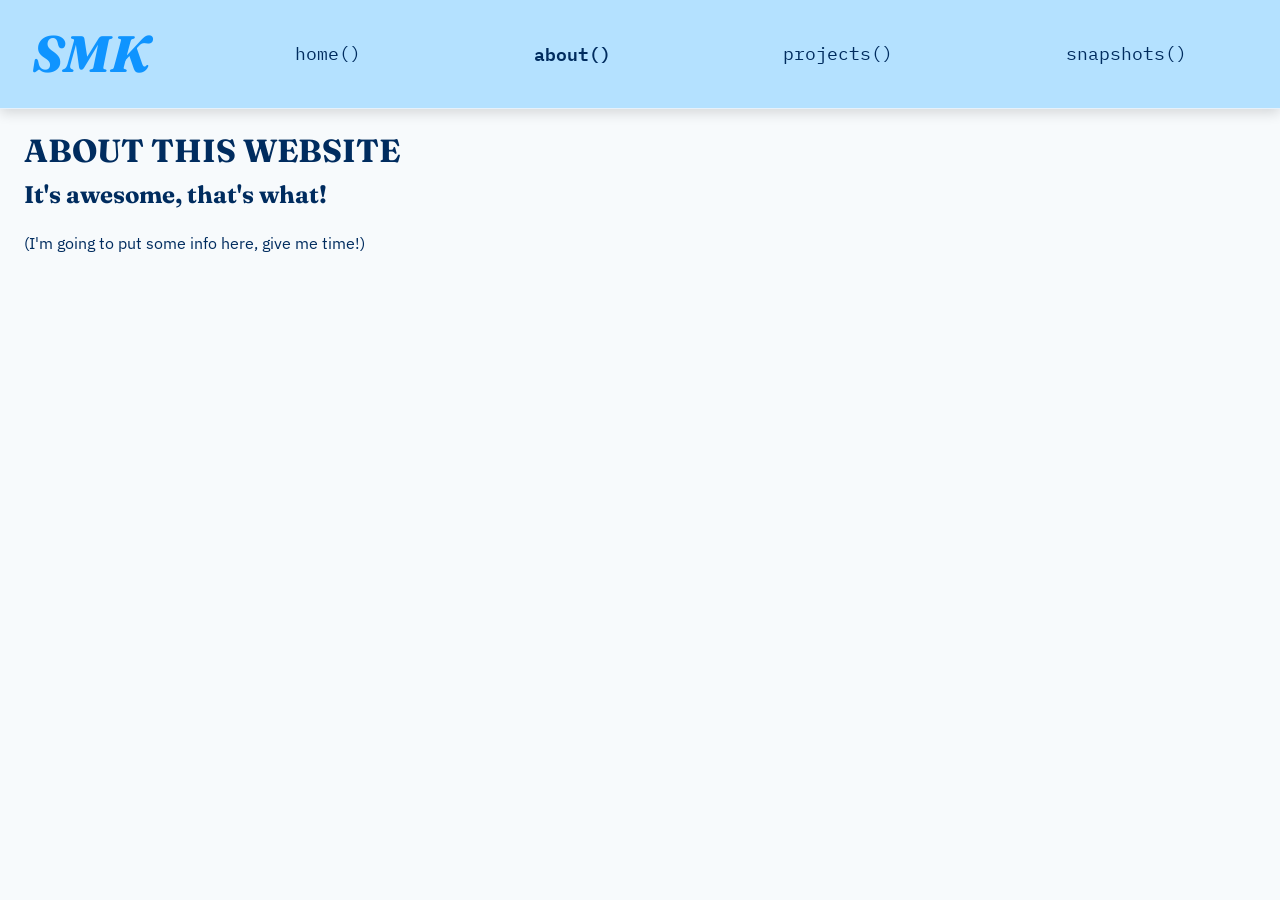
==== about/index.html @ e1f64a32 "added about-page" ====
<!DOCTYPE html>
<html lang="nb">
<head>
    <meta charset="utf-8">
    <meta http-equiv="X-UA-Compatible" content="IE=edge">

    <title>Sandra Kubosch</title>

    <meta
        name="description"
        content="Personal website of Sandra Kubosch"
    >
    <meta
        name="viewport"
        content="width=device-width, initial-scale=1"
    >

    <link rel="stylesheet" href="../css/main.css">
    <link rel="stylesheet" href="../css/pages/about.css">
</head>

<body>
    <header class="site-header">
        <div class="site-header-inner">
            <a href="/" class="site-logo" aria-label="Sandra Kubosch home">
                SMK
            </a>

            <nav class="site-nav" aria-label="Main navigation">
                <a href="/" class="site-nav-link">home()</a>
                <a 
                    href="/about/" 
                    class="site-nav-link"
                    aria-current="page"
                >
                    about()
                </a>
                <a href="/projects/" class="site-nav-link">projects()</a>
                <a href="/snapshots/" class="site-nav-link">snapshots()</a>
            </nav>
        </div>
    </header>

    <main class="home-main">
        <h1>ABOUT THIS WEBSITE</h1>
        <h2>It's awesome, that's what!</h2>
        <p>(I'm going to put some info here, give me time!)</p>
    </main>
</body>
</html>
---- css/main.css ----
/* Main stylesheet entry point.
   Imports the shared CSS files in the correct order.
   Avoid placing component or page-specific styles here. */

@import url("./variables.css"); 
@import url("./base.css"); 
@import url("./header.css");
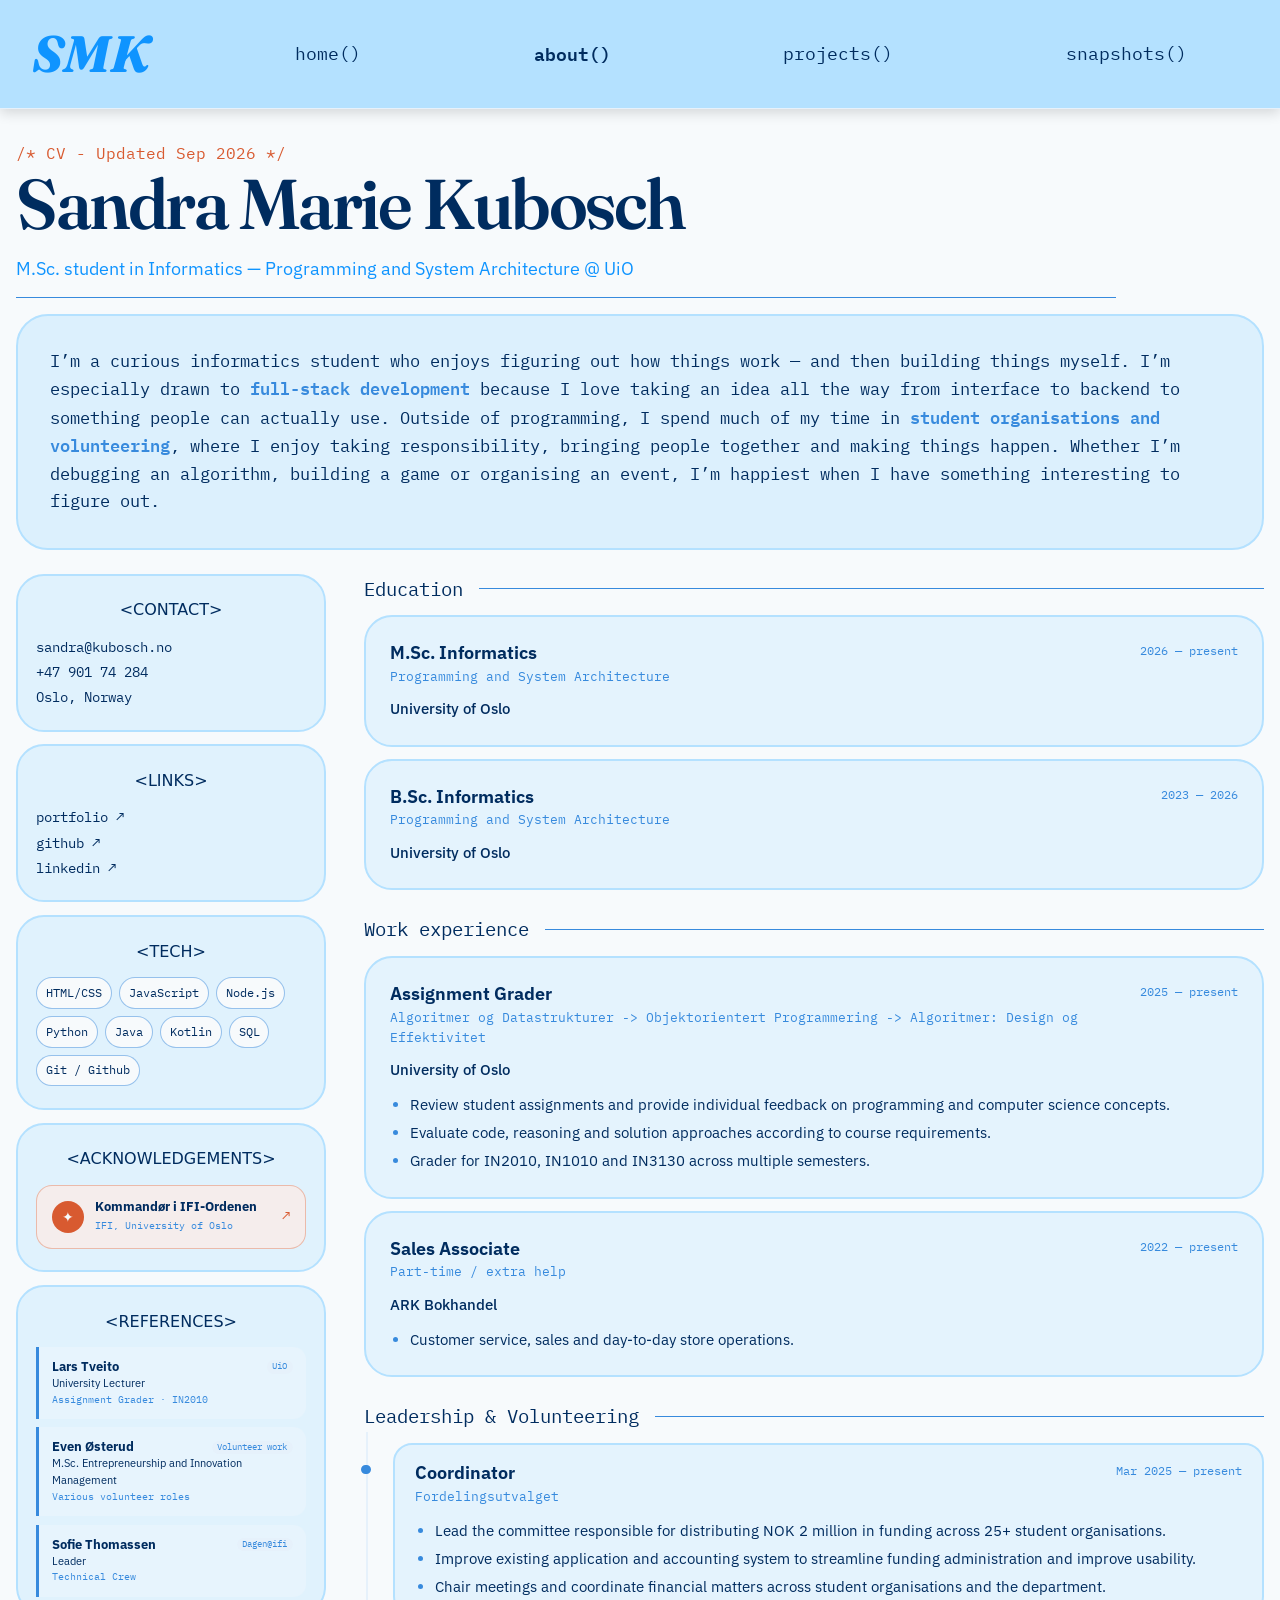
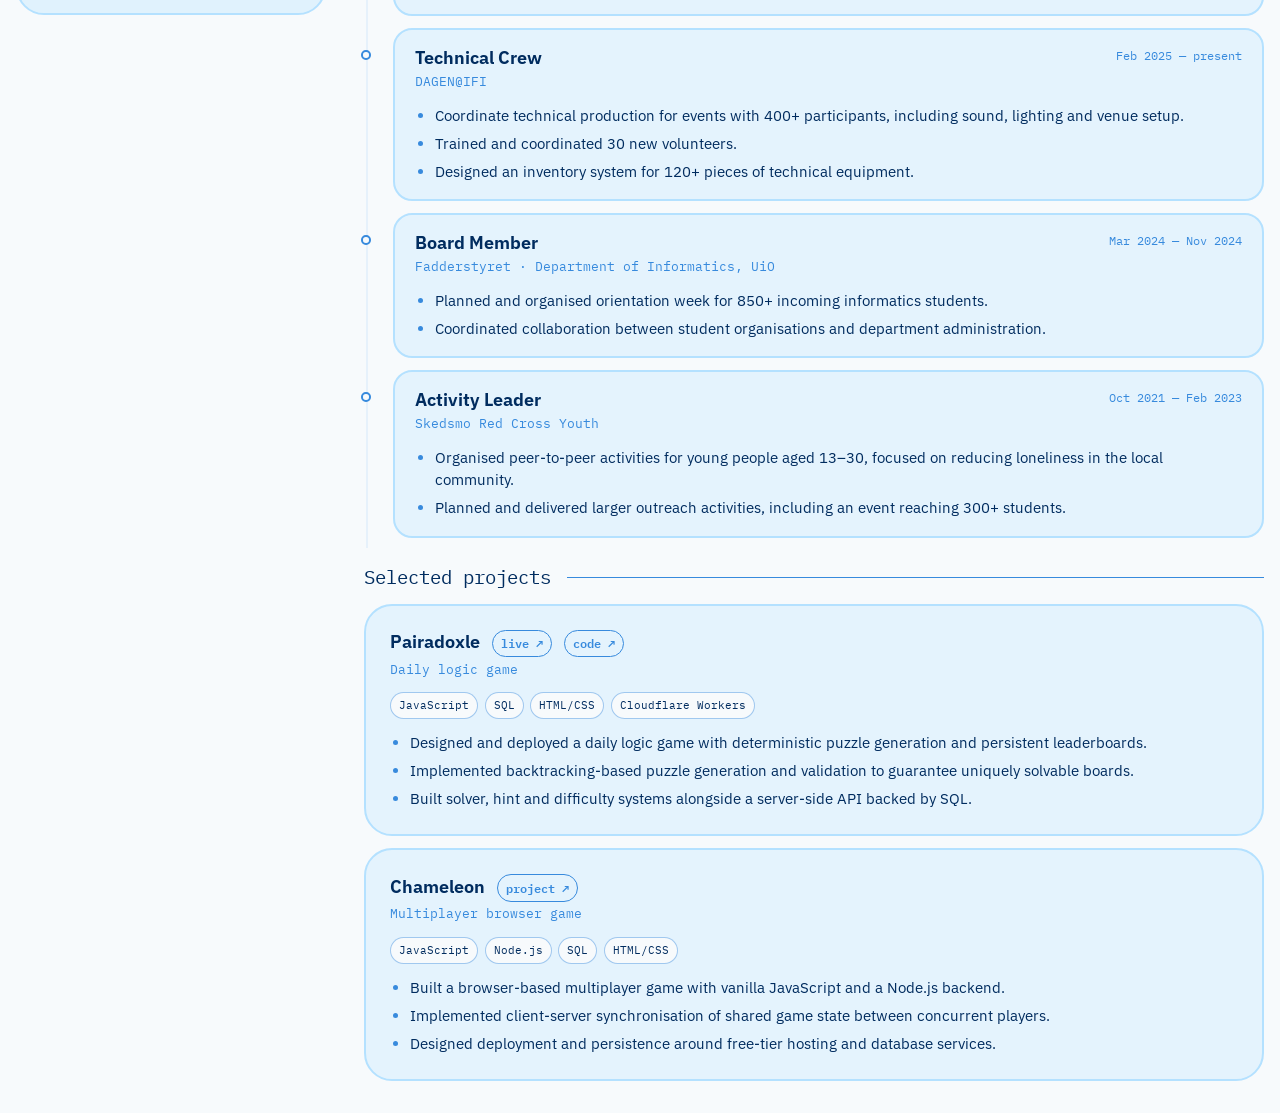
==== commit 582a62f2: "added cv to about-page" ====
--- a/about/index.html
+++ b/about/index.html
@@ -1,50 +1,802 @@
 <!DOCTYPE html>
-<html lang="nb">
+<html lang="en">
 <head>
     <meta charset="utf-8">
-    <meta http-equiv="X-UA-Compatible" content="IE=edge">
-
-    <title>Sandra Kubosch</title>
+
+    <title>Sandra Marie Kubosch — CV</title>
 
     <meta
         name="description"
-        content="Personal website of Sandra Kubosch"
+        content="CV of Sandra Marie Kubosch, Informatics student at the University of Oslo."
     >
-    <meta
-        name="viewport"
-        content="width=device-width, initial-scale=1"
-    >
+
+    <meta name="viewport" content="width=device-width, initial-scale=1">
 
     <link rel="stylesheet" href="../css/main.css">
     <link rel="stylesheet" href="../css/pages/about.css">
+
+    <link
+        rel="icon"
+        type="image/png"
+        href="../assets/icons/favicon.png"
+    >
 </head>
 
 <body>
+
     <header class="site-header">
         <div class="site-header-inner">
-            <a href="/" class="site-logo" aria-label="Sandra Kubosch home">
+
+            <a
+                href="/"
+                class="site-logo"
+                aria-label="Sandra Kubosch home"
+            >
                 SMK
             </a>
 
             <nav class="site-nav" aria-label="Main navigation">
-                <a href="/" class="site-nav-link">home()</a>
-                <a 
-                    href="/about/" 
+
+                <a href="/" class="site-nav-link">
+                    home()
+                </a>
+
+                <a
+                    href="/about/"
                     class="site-nav-link"
                     aria-current="page"
                 >
                     about()
                 </a>
-                <a href="/projects/" class="site-nav-link">projects()</a>
-                <a href="/snapshots/" class="site-nav-link">snapshots()</a>
+
+                <a href="/projects/" class="site-nav-link">
+                    projects()
+                </a>
+
+                <a href="/snapshots/" class="site-nav-link">
+                    snapshots()
+                </a>
+
             </nav>
+
         </div>
     </header>
 
-    <main class="home-main">
-        <h1>ABOUT THIS WEBSITE</h1>
-        <h2>It's awesome, that's what!</h2>
-        <p>(I'm going to put some info here, give me time!)</p>
+
+    <main class="cv-page">
+
+        <!-- =========================
+             INTRO
+        ========================== -->
+
+        <header class="cv-intro">
+
+            <p class="comment cv-kicker">
+                /* CV - Updated Sep 2026 */
+            </p>
+
+            <h1 class="cv-name">
+                Sandra Marie Kubosch
+            </h1>
+
+            <p class="cv-subtitle">
+                M.Sc. student in Informatics —
+                Programming and System Architecture @ UiO
+            </p>
+
+        </header>
+
+
+        <!-- =========================
+             SHORT PROFILE
+        ========================== -->
+
+        <section class="cv-profile" aria-label="About me">
+            <p>
+                I’m a curious informatics student who enjoys figuring out how things work —
+                and then building things myself. I’m especially drawn to
+                <span class="profile-highlight">full-stack development</span>
+                because I love taking an idea all the way from interface to backend
+                to something people can actually use. Outside of programming, I spend
+                much of my time in
+                <span class="profile-highlight">student organisations and volunteering</span>,
+                where I enjoy taking responsibility, bringing people together and making
+                things happen. Whether I’m debugging an algorithm, building a game or
+                organising an event, I’m happiest when I have something interesting to figure out.
+            </p>
+        </section>
+
+
+        <!-- =========================
+             MAIN GRID
+        ========================== -->
+
+        <div class="cv-layout">
+
+
+            <!-- =====================
+                 SIDEBAR
+            ====================== -->
+
+            <aside class="cv-sidebar">
+
+
+                <!-- CONTACT -->
+
+                <section class="sidebar-card">
+
+                    <h2 class="sidebar-card-title">
+                        &lt;CONTACT&gt;
+                    </h2>
+
+                    <ul class="sidebar-list">
+
+                        <li>
+                            <a href="mailto:sandra@kubosch.no">
+                                sandra@kubosch.no
+                            </a>
+                        </li>
+
+                        <li>
+                            +47 901 74 284
+                        </li>
+
+                        <li>
+                            Oslo, Norway
+                        </li>
+
+                    </ul>
+
+                </section>
+
+
+                <!-- LINKS -->
+
+                <section class="sidebar-card">
+
+                    <h2 class="sidebar-card-title">
+                        &lt;LINKS&gt;
+                    </h2>
+
+                    <ul class="sidebar-list sidebar-links">
+
+                        <li>
+                            <a
+                                href="https://sandrakubosch.no/"
+                                target="_blank"
+                                rel="noopener noreferrer"
+                            >
+                                portfolio ↗
+                            </a>
+                        </li>
+
+                        <li>
+                            <a
+                                href="https://github.com/CookieTheDevil"
+                                target="_blank"
+                                rel="noopener noreferrer"
+                            >
+                                github ↗
+                            </a>
+                        </li>
+
+                        <li>
+                            <a
+                                href="https://www.linkedin.com/in/sandra-marie-kubosch-66839a245/"
+                                target="_blank"
+                                rel="noopener noreferrer"
+                            >
+                                linkedin ↗
+                            </a>
+                        </li>
+
+                    </ul>
+
+                </section>
+
+
+                <!-- TECHNOLOGIES -->
+
+                <section class="sidebar-card">
+
+                    <h2 class="sidebar-card-title">
+                        &lt;TECH&gt;
+                    </h2>
+
+                    <ul class="tech-list">
+                        
+                        <li>HTML/CSS</li>
+                        <li>JavaScript</li>
+                        <li>Node.js</li>
+                        <li>Python</li>
+                        <li>Java</li>
+                        <li>Kotlin</li>
+                        <li>SQL</li>
+                        <li>Git / Github</li>
+
+                    </ul>
+
+                </section>
+
+
+                <!-- ACKNOWLEDGEMENTS -->
+
+                <section class="sidebar-card sidebar-card-accent">
+                    <h2 class="sidebar-card-title">
+                        &lt;ACKNOWLEDGEMENTS&gt;
+                    </h2>
+
+                    <a
+                        class="acknowledgement-item"
+                        href="https://ordenen.ifi.uio.no/person/sandrmku/"
+                        target="_blank"
+                        rel="noopener noreferrer"
+                    >
+                        <span class="acknowledgement-symbol">✦</span>
+
+                        <span class="acknowledgement-copy">
+                            <strong>Kommandør i IFI-Ordenen</strong>
+                            <span>IFI, University of Oslo</span>
+                        </span>
+
+                        <span class="acknowledgement-arrow">↗</span>
+                    </a>
+                </section>
+
+
+                <!-- REFERENCES -->
+
+                <section class="sidebar-card references-card">
+
+                    <h2 class="sidebar-card-title">
+                        &lt;REFERENCES&gt;
+                    </h2>
+
+                    <div class="reference-list">
+
+                        <article class="reference-item">
+                            <div class="reference-heading">
+                                <strong>Lars Tveito</strong>
+                                <span class="reference-tag">UiO</span>
+                            </div>
+
+                            <p class="reference-role">
+                                University Lecturer
+                            </p>
+
+                            <p class="reference-context">
+                                Assignment Grader · IN2010
+                            </p>
+                        </article>
+
+
+                        <article class="reference-item">
+                            <div class="reference-heading">
+                                <strong>Even Østerud</strong>
+                                <span class="reference-tag">Volunteer work</span>
+                            </div>
+
+                            <p class="reference-role">
+                                M.Sc. Entrepreneurship and Innovation Management
+                            </p>
+
+                            <p class="reference-context">
+                                Various volunteer roles
+                            </p>
+                        </article>
+
+
+                        <article class="reference-item">
+                            <div class="reference-heading">
+                                <strong>Sofie Thomassen</strong>
+                                <span class="reference-tag">Dagen@ifi</span>
+                            </div>
+
+                            <p class="reference-role">
+                                Leader
+                            </p>
+
+                            <p class="reference-context">
+                                Technical Crew
+                            </p>
+                        </article>
+
+                    </div>
+
+                </section>
+
+            </aside>
+
+
+            <!-- =====================
+                 MAIN CV CONTENT
+            ====================== -->
+
+            <div class="cv-content">
+
+
+                <!-- EDUCATION -->
+
+                <section class="cv-section">
+
+                    <div class="section-heading">
+
+                        <h2>
+                            Education
+                        </h2>
+
+                        <span class="section-line"></span>
+
+                    </div>
+
+
+                    <article class="cv-card">
+
+                        <div class="cv-card-heading">
+
+                            <div>
+                                <h3>
+                                    M.Sc. Informatics
+                                </h3>
+
+                                <p class="cv-card-subtitle">
+                                    Programming and System Architecture
+                                </p>
+                            </div>
+
+                            <p class="cv-date">
+                                2026 — present
+                            </p>
+
+                        </div>
+
+                        <p class="cv-organisation">
+                            University of Oslo
+                        </p>
+
+                    </article>
+
+
+                    <article class="cv-card">
+
+                        <div class="cv-card-heading">
+
+                            <div>
+                                <h3>
+                                    B.Sc. Informatics
+                                </h3>
+
+                                <p class="cv-card-subtitle">
+                                    Programming and System Architecture
+                                </p>
+                            </div>
+
+                            <p class="cv-date">
+                                2023 — 2026
+                            </p>
+
+                        </div>
+
+                        <p class="cv-organisation">
+                            University of Oslo
+                        </p>
+
+                    </article>
+
+                </section>
+
+
+
+                <!-- EXPERIENCE -->
+
+                <section class="cv-section">
+
+                    <div class="section-heading">
+
+                        <h2>
+                            Work experience
+                        </h2>
+
+                        <span class="section-line"></span>
+
+                    </div>
+
+
+                    <article class="cv-card">
+
+                        <div class="cv-card-heading">
+
+                            <div>
+
+                                <h3>
+                                    Assignment Grader
+                                </h3>
+
+                                <p class="cv-card-subtitle">
+                                    Algoritmer og Datastrukturer -> Objektorientert Programmering -> Algoritmer: Design og Effektivitet
+                                </p>
+
+                            </div>
+
+                            <p class="cv-date">
+                                2025 — present
+                            </p>
+
+                        </div>
+
+                        <p class="cv-organisation">
+                            University of Oslo
+                        </p>
+
+                        <ul class="cv-bullets">
+
+                            <li>
+                                Review student assignments and provide
+                                individual feedback on programming and
+                                computer science concepts.
+                            </li>
+
+                            <li>
+                                Evaluate code, reasoning and solution
+                                approaches according to course requirements.
+                            </li>
+
+                            <li>
+                                Grader for IN2010, IN1010 and IN3130
+                                across multiple semesters.
+                            </li>
+
+                        </ul>
+
+                    </article>
+
+
+                    <article class="cv-card">
+
+                        <div class="cv-card-heading">
+
+                            <div>
+
+                                <h3>
+                                    Sales Associate
+                                </h3>
+
+                                <p class="cv-card-subtitle">
+                                    Part-time / extra help
+                                </p>
+
+                            </div>
+
+                            <p class="cv-date">
+                                2022 — present
+                            </p>
+
+                        </div>
+
+                        <p class="cv-organisation">
+                            ARK Bokhandel
+                        </p>
+
+                        <ul class="cv-bullets">
+
+                            <li>
+                                Customer service, sales and
+                                day-to-day store operations.
+                            </li>
+
+                        </ul>
+
+                    </article>
+
+                </section>
+
+
+
+                <!-- LEADERSHIP & VOLUNTEERING -->
+
+                <section class="cv-section leadership-section">
+
+                    <div class="section-heading">
+                        <h2>Leadership &amp; Volunteering</h2>
+                        <span class="section-line"></span>
+                    </div>
+
+
+                    <!-- FORDELINGSUTVALGET -->
+
+                    <article class="cv-card leadership-card">
+
+                        <div class="cv-card-heading">
+                            <div>
+                                <h3>Coordinator</h3>
+
+                                <p class="cv-card-subtitle">
+                                    Fordelingsutvalget
+                                </p>
+                            </div>
+
+                            <p class="cv-date">
+                                Mar 2025 — present
+                            </p>
+                        </div>
+
+                        <ul class="cv-bullets">
+                            <li>
+                                Lead the committee responsible for distributing
+                                NOK 2 million in funding across 25+ student organisations.
+                            </li>
+
+                            <li>
+                                Improve existing application and accounting system
+                                to streamline funding administration and improve usability.
+                            </li>
+
+                            <li>
+                                Chair meetings and coordinate financial matters
+                                across student organisations and the department.
+                            </li>
+                        </ul>
+
+                    </article>
+
+
+                    <!-- DAGEN@IFI -->
+
+                    <article class="cv-card leadership-card">
+
+                        <div class="cv-card-heading">
+                            <div>
+                                <h3>Technical Crew</h3>
+
+                                <p class="cv-card-subtitle">
+                                    DAGEN@IFI
+                                </p>
+                            </div>
+
+                            <p class="cv-date">
+                                Feb 2025 — present
+                            </p>
+                        </div>
+
+                        <ul class="cv-bullets">
+                            <li>
+                                Coordinate technical production for events
+                                with 400+ participants, including sound,
+                                lighting and venue setup.
+                            </li>
+
+                            <li>
+                                Trained and coordinated 30 new volunteers.
+                            </li>
+
+                            <li>
+                                Designed an inventory system for 120+
+                                pieces of technical equipment.
+                            </li>
+                        </ul>
+
+                    </article>
+
+
+                    <!-- FADDERSTYRET -->
+
+                    <article class="cv-card leadership-card">
+
+                        <div class="cv-card-heading">
+                            <div>
+                                <h3>Board Member</h3>
+
+                                <p class="cv-card-subtitle">
+                                    Fadderstyret · Department of Informatics, UiO
+                                </p>
+                            </div>
+
+                            <p class="cv-date">
+                                Mar 2024 — Nov 2024
+                            </p>
+                        </div>
+
+                        <ul class="cv-bullets">
+                            <li>
+                                Planned and organised orientation week
+                                for 850+ incoming informatics students.
+                            </li>
+
+                            <li>
+                                Coordinated collaboration between student
+                                organisations and department administration.
+                            </li>
+                        </ul>
+
+                    </article>
+
+
+                    <!-- RØDE KORS -->
+
+                    <article class="cv-card leadership-card">
+
+                        <div class="cv-card-heading">
+                            <div>
+                                <h3>Activity Leader</h3>
+
+                                <p class="cv-card-subtitle">
+                                    Skedsmo Red Cross Youth
+                                </p>
+                            </div>
+
+                            <p class="cv-date">
+                                Oct 2021 — Feb 2023
+                            </p>
+                        </div>
+
+                        <ul class="cv-bullets">
+                            <li>
+                                Organised peer-to-peer activities for young people
+                                aged 13–30, focused on reducing loneliness
+                                in the local community.
+                            </li>
+
+                            <li>
+                                Planned and delivered larger outreach activities,
+                                including an event reaching 300+ students.
+                            </li>
+                        </ul>
+
+                    </article>
+
+                </section>
+                <!-- SELECTED PROJECTS -->
+
+                <section class="cv-section">
+
+                    <div class="section-heading">
+
+                        <h2>
+                            Selected projects
+                        </h2>
+
+                        <span class="section-line"></span>
+
+                    </div>
+
+
+                    <!-- PAIRADOXLE -->
+
+                    <article class="cv-card project-cv-card">
+
+                        <div class="cv-card-heading">
+
+                            <div>
+
+                                <div class="project-heading-row">
+
+                                    <h3>
+                                        Pairadoxle
+                                    </h3>
+
+                                    <a
+                                        class="project-live-link"
+                                        href="/projects/pairadoxle/"
+                                    >
+                                        live ↗
+                                    </a>
+
+                                    <a
+                                        class="project-live-link"
+                                        href="https://github.com/CookieTheDevil/pairadoxle"
+                                        target="_blank"
+                                        rel="noopener noreferrer"
+                                    >
+                                        code ↗
+                                    </a>
+
+                                </div>
+
+                                <p class="cv-card-subtitle">
+                                    Daily logic game
+                                </p>
+
+                            </div>
+
+                        </div>
+
+
+                        <ul class="project-tech-inline">
+                            <li>JavaScript</li>
+                            <li>SQL</li>
+                            <li>HTML/CSS</li>
+                            <li>Cloudflare Workers</li>
+                        </ul>
+
+
+                        <ul class="cv-bullets">
+                            <li>
+                                Designed and deployed a daily logic game with deterministic
+                                puzzle generation and persistent leaderboards.
+                            </li>
+
+                            <li>
+                                Implemented backtracking-based puzzle generation and validation
+                                to guarantee uniquely solvable boards.
+                            </li>
+
+                            <li>
+                                Built solver, hint and difficulty systems alongside a
+                                server-side API backed by SQL.
+                            </li>
+                            
+                        </ul>
+
+                    </article>
+
+
+
+                    <!-- CHAMELEON -->
+
+                    <article class="cv-card project-cv-card">
+
+                        <div class="cv-card-heading">
+
+                            <div>
+
+                                <div class="project-heading-row">
+
+                                    <h3>
+                                        Chameleon
+                                    </h3>
+
+                                    <a
+                                        class="project-live-link"
+                                        href="/projects/chameleon/"
+                                    >
+                                        project ↗
+                                    </a>
+
+                                </div>
+
+                                <p class="cv-card-subtitle">
+                                    Multiplayer browser game
+                                </p>
+
+                            </div>
+
+                        </div>
+
+
+                        <ul class="project-tech-inline">
+                            <li>JavaScript</li>
+                            <li>Node.js</li>
+                            <li>SQL</li>
+                            <li>HTML/CSS</li>
+                        </ul>
+
+                        <ul class="cv-bullets">
+                            <li>
+                                Built a browser-based multiplayer game with vanilla JavaScript
+                                and a Node.js backend.
+                            </li>
+
+                            <li>
+                                Implemented client-server synchronisation of shared game state
+                                between concurrent players.
+                            </li>
+
+                            <li>
+                                Designed deployment and persistence around free-tier hosting
+                                and database services.
+                            </li>
+                        </ul>
+
+                    </article>
+
+                </section>
+
+
+            </div>
+
+        </div>
+
     </main>
+
 </body>
 </html>
--- a/css/pages/about.css
+++ b/css/pages/about.css
@@ -0,0 +1,955 @@
+/* ==========================================================
+   CV / ABOUT PAGE
+   Uses global variables from variables.css
+   ========================================================== */
+
+
+/* --------------------------
+   Page
+--------------------------- */
+
+.cv-page {
+  width: min(100% - 2rem, 1450px);
+  margin-inline: auto;
+  padding-block: clamp(1.25rem, 2.5vw, 3rem);
+}
+
+/* --------------------------
+   Intro
+--------------------------- */
+
+.cv-intro {
+  max-width: 1100px;
+  padding-bottom: 0.8rem;
+  border-bottom: 1px solid var(--color-primary);
+}
+
+.cv-kicker {
+  margin-bottom: 0.15rem;
+
+  color: var(--color-accent);
+  font-size: clamp(0.9rem, 1.25vw, 1.1rem);
+}
+
+.cv-name {
+  color: var(--color-text);
+
+  font-family: var(--logo-font-family);
+  font-size: clamp(3rem, 5.5vw, 5rem);
+  font-weight: 600;
+  line-height: 1;
+
+  letter-spacing: -0.035em;
+}
+
+.cv-subtitle {
+    max-width: 1000px;
+    margin: 1rem 0 0;
+    color: var(--color-logo);
+    font-family: var(--font-body);
+    font-size: clamp(1rem, 1.4vw, 1.2rem);
+    line-height: 1.6;
+}
+
+
+/* --------------------------
+   Short profile
+--------------------------- */
+
+.cv-profile {
+  margin-block: 1rem 1.5rem;
+  padding: clamp(1.4rem, 2.5vw, 2rem);
+
+  border: 2px solid var(--color-header);
+  border-radius: 2rem;
+
+  background: color-mix(
+    in srgb,
+    var(--color-header) 40%,
+    var(--color-background)
+  );
+}
+
+.cv-profile p {
+  margin: 0;
+
+  color: var(--color-text);
+
+  font-family: var(--font-utility);
+  font-size: clamp(0.95rem, 1.3vw, 1.15rem);
+  line-height: 1.65;
+}
+
+.profile-highlight {
+  color: var(--color-primary);
+  font-weight: 600;
+}
+
+
+/* --------------------------
+   Main layout
+--------------------------- */
+
+.cv-layout {
+  display: grid;
+
+  grid-template-columns:
+    minmax(220px, 310px)
+    minmax(0, 1fr);
+
+  gap: clamp(1.5rem, 3vw, 2.5rem);
+
+  align-items: start;
+}
+
+
+/* ==========================================================
+   SIDEBAR
+   ========================================================== */
+
+.cv-sidebar {
+  display: grid;
+  gap: 0.8rem;
+
+  position: sticky;
+  top: 130px;
+}
+
+
+/* --------------------------
+   Sidebar cards
+--------------------------- */
+
+.sidebar-card {
+  padding: 1.35rem 1.15rem;
+
+  border: 2px solid var(--color-header);
+  border-radius: 1.75rem;
+
+  background: color-mix(
+    in srgb,
+    var(--color-header) 34%,
+    var(--color-background)
+  );
+}
+
+.sidebar-card-small {
+  font-size: 0.9rem;
+}
+
+.sidebar-card-title {
+  margin: 0 0 0.8rem;
+
+  font-family: var(--font-utility);
+  font-size: 1rem;
+  font-weight: 500;
+
+  text-align: center;
+}
+
+.sidebar-card p {
+  margin: 0;
+
+  line-height: 1.55;
+}
+
+
+/* --------------------------
+   Sidebar list
+--------------------------- */
+
+.sidebar-list {
+  margin: 0;
+  padding: 0;
+
+  display: grid;
+  gap: 0.2rem;
+
+  list-style: none;
+
+  font-family: var(--font-utility);
+  font-size: 0.86rem;
+
+  overflow-wrap: anywhere;
+}
+
+.sidebar-list a {
+  text-decoration: none;
+}
+
+.sidebar-links a {
+  display: inline-block;
+
+  transition:
+    color 160ms ease,
+    transform 160ms ease;
+}
+
+.sidebar-links a:hover {
+  color: var(--color-logo);
+  transform: translateX(0.2rem);
+}
+
+/* ==========================================================
+   ACKNOWLEDGEMENTS
+   ========================================================== */
+
+.acknowledgement-item {
+  padding: 0.85rem 0.9rem;
+
+  display: grid;
+  grid-template-columns: auto minmax(0, 1fr) auto;
+  align-items: center;
+  gap: 0.7rem;
+
+  border: 1px solid
+    color-mix(
+      in srgb,
+      var(--color-accent) 35%,
+      transparent
+    );
+
+  border-radius: 1rem;
+
+  background:
+    color-mix(
+      in srgb,
+      var(--color-accent) 8%,
+      var(--color-background)
+    );
+
+  color: var(--color-text);
+  text-decoration: none;
+
+  transition:
+    transform 160ms ease,
+    border-color 160ms ease,
+    background-color 160ms ease;
+}
+
+.acknowledgement-item:hover {
+  transform: translateY(-2px);
+
+  border-color: var(--color-accent);
+
+  background:
+    color-mix(
+      in srgb,
+      var(--color-accent) 14%,
+      var(--color-background)
+    );
+}
+
+.acknowledgement-symbol {
+  width: 2rem;
+  height: 2rem;
+
+  display: grid;
+  place-items: center;
+
+  border-radius: 999px;
+
+  background: var(--color-accent);
+  color: var(--color-background);
+
+  font-size: 0.9rem;
+}
+
+.acknowledgement-copy {
+  min-width: 0;
+
+  display: grid;
+  gap: 0.1rem;
+}
+
+.acknowledgement-copy strong {
+  font-size: 0.82rem;
+  line-height: 1.25;
+}
+
+.acknowledgement-copy span {
+  color: var(--color-primary);
+
+  font-family: var(--font-utility);
+  font-size: 0.65rem;
+}
+
+.acknowledgement-arrow {
+  color: var(--color-accent);
+
+  font-family: var(--font-utility);
+  font-size: 0.85rem;
+}
+
+
+/* ==========================================================
+   REFERENCES
+   ========================================================== */
+
+.references-card {
+  padding-bottom: 1rem;
+}
+
+.reference-list {
+  display: grid;
+  gap: 0.55rem;
+}
+
+.reference-item {
+  padding: 0.75rem 0.8rem;
+
+  border-left: 3px solid var(--color-primary);
+  border-radius: 0 0.8rem 0.8rem 0;
+
+  background:
+    color-mix(
+      in srgb,
+      var(--color-background) 76%,
+      var(--color-header)
+    );
+}
+
+.reference-heading {
+  display: flex;
+  align-items: center;
+  justify-content: space-between;
+  gap: 0.5rem;
+}
+
+.reference-heading strong {
+  font-size: 0.82rem;
+  line-height: 1.2;
+}
+
+.reference-tag {
+  padding: 0.15rem 0.35rem;
+
+  border-radius: 999px;
+
+  background: var(--color-primary-subtle);
+
+  color: var(--color-primary);
+
+  font-family: var(--font-utility);
+  font-size: 0.55rem;
+  line-height: 1;
+}
+
+.reference-role,
+.reference-context {
+  margin: 0;
+}
+
+.reference-role {
+  margin-top: 0.2rem;
+
+  font-size: 0.68rem;
+  line-height: 1.35;
+}
+
+.reference-context {
+  margin-top: 0.2rem;
+
+  color: var(--color-primary);
+
+  font-family: var(--font-utility);
+  font-size: 0.61rem;
+  line-height: 1.3;
+}
+
+
+/* --------------------------
+   Technology pills
+--------------------------- */
+
+.tech-list {
+  margin: 0;
+  padding: 0;
+
+  display: flex;
+  flex-wrap: wrap;
+  gap: 0.45rem;
+
+  list-style: none;
+}
+
+.tech-list li {
+  padding: 0.35rem 0.55rem;
+
+  border: 1px solid
+    color-mix(
+      in srgb,
+      var(--color-primary) 50%,
+      transparent
+    );
+
+  border-radius: 999px;
+
+  background: var(--color-background);
+
+  font-family: var(--font-utility);
+  font-size: 0.72rem;
+}
+
+
+/* ==========================================================
+   MAIN CONTENT
+   ========================================================== */
+
+.cv-content {
+  min-width: 0;
+
+  display: grid;
+  gap: 1.5rem;
+}
+
+
+/* --------------------------
+   Section
+--------------------------- */
+
+.cv-section {
+  min-width: 0;
+}
+
+.cv-section.education .cv-card,
+.cv-section.leadership .cv-card {
+  background: transparent;
+  border: 0;
+  border-bottom: 1px solid var(--color-primary-subtle);
+  border-radius: 0;
+  padding-inline: 0;
+}
+
+
+/* --------------------------
+   Heading
+--------------------------- */
+
+.section-heading {
+  margin-bottom: 0.7rem;
+
+  display: grid;
+  grid-template-columns: max-content minmax(2rem, 1fr);
+  align-items: center;
+  gap: 1rem;
+}
+
+.section-heading h2 {
+  font-family: var(--font-utility);
+  font-size: clamp(1rem, 1.5vw, 1.3rem);
+  font-weight: 400;
+}
+
+.section-line {
+  height: 1px;
+  background: var(--color-primary);
+}
+
+
+/* ==========================================================
+   CV CARD
+   ========================================================== */
+
+.cv-card {
+  margin-bottom: 0.75rem;
+  padding: clamp(1.1rem, 2vw, 1.5rem);
+
+  border: 2px solid var(--color-header);
+  border-radius: 1.75rem;
+
+  background: color-mix(
+    in srgb,
+    var(--color-header) 28%,
+    var(--color-background)
+  );
+
+  transition:
+    transform 180ms ease,
+    border-color 180ms ease,
+    box-shadow 180ms ease;
+}
+
+.cv-card:last-child {
+  margin-bottom: 0;
+}
+
+
+/* --------------------------
+   Card heading
+--------------------------- */
+
+.cv-card-heading {
+  display: flex;
+  align-items: flex-start;
+  justify-content: space-between;
+
+  gap: 1rem;
+}
+
+.cv-card h3 {
+  font-family: var(--font-body);
+  font-size: clamp(1rem, 1.4vw, 1.25rem);
+  font-weight: 650;
+  line-height: 1.3;
+}
+
+.cv-card-subtitle {
+  margin: 0.15rem 0 0;
+
+  color: var(--color-primary);
+
+  font-family: var(--font-utility);
+  font-size: clamp(0.76rem, 1vw, 0.9rem);
+}
+
+.cv-organisation {
+  margin: 0.55rem 0 0;
+
+  font-size: 0.95rem;
+  font-weight: 500;
+}
+
+.cv-date {
+  flex-shrink: 0;
+
+  margin: 0;
+
+  color: var(--color-primary);
+
+  font-family: var(--font-utility);
+  font-size: 0.78rem;
+
+  white-space: nowrap;
+}
+
+
+/* --------------------------
+   Bullets
+--------------------------- */
+
+.cv-bullets {
+  margin: 0.8rem 0 0;
+  padding-left: 1.25rem;
+
+  display: grid;
+  gap: 0.35rem;
+
+  font-size: 0.93rem;
+  line-height: 1.5;
+}
+
+.cv-bullets li::marker {
+  color: var(--color-primary);
+}
+
+
+/* ==========================================================
+   PROJECTS
+   ========================================================== */
+
+.project-cv-card {
+  position: relative;
+}
+
+.project-heading-row {
+  display: flex;
+  align-items: baseline;
+  flex-wrap: wrap;
+
+  gap: 0.45rem 0.75rem;
+}
+
+
+/* --------------------------
+   Live/code links
+--------------------------- */
+
+.project-live-link {
+  color: var(--color-primary);
+
+  font-family: var(--font-utility);
+  font-size: 0.75rem;
+  font-weight: 600;
+
+  text-decoration: none;
+  padding: 0.2rem 0.5rem;
+  border: 1px solid var(--color-primary);
+  border-radius: 999px;
+}
+
+.project-live-link:hover {
+  color: var(--color-logo);
+  text-decoration: underline;
+}
+
+
+/* --------------------------
+   Inline project technologies
+--------------------------- */
+
+.project-tech-inline {
+  margin: 0.75rem 0 0;
+  padding: 0;
+
+  display: flex;
+  flex-wrap: wrap;
+  gap: 0.4rem;
+
+  list-style: none;
+}
+
+.project-tech-inline li {
+  padding: 0.25rem 0.5rem;
+
+  border:
+    1px solid
+    color-mix(
+      in srgb,
+      var(--color-primary) 45%,
+      transparent
+    );
+
+  border-radius: 999px;
+
+  background: var(--color-background);
+
+  font-family: var(--font-utility);
+  font-size: 0.68rem;
+}
+
+
+/* --------------------------
+   Compact leadership cards
+--------------------------- */
+
+.cv-card-compact {
+  padding-block: 1rem;
+}
+
+.leadership-section {
+  --timeline-width: 2px;
+  --timeline-offset: 0.55rem;
+}
+
+.leadership-section .leadership-card {
+  position: relative;
+
+  margin-left: 1.8rem;
+  padding: 1rem 1.25rem;
+
+  border-radius: 1.2rem;
+}
+
+
+/* vertical timeline */
+
+.leadership-section .leadership-card::before {
+  content: "";
+
+  position: absolute;
+  left: -1.85rem;
+  top: -0.8rem;
+  bottom: -0.8rem;
+
+  width: var(--timeline-width);
+
+  background: var(--color-primary-subtle);
+}
+
+
+/* timeline dot */
+
+.leadership-section .leadership-card::after {
+  content: "";
+
+  position: absolute;
+  left: -2.12rem;
+  top: 1.25rem;
+
+  width: 0.6rem;
+  height: 0.6rem;
+
+  border: 2px solid var(--color-primary);
+  border-radius: 50%;
+
+  background: var(--color-background);
+}
+
+
+/* Current / most important role */
+
+.leadership-section .leadership-card:first-of-type::after {
+  background: var(--color-primary);
+}
+
+
+/* ==========================================================
+   DARK MODE
+   ========================================================== */
+
+[data-theme="dark"] .cv-profile,
+[data-theme="dark"] .sidebar-card,
+[data-theme="dark"] .cv-card {
+  background:
+    color-mix(
+      in srgb,
+      var(--color-header) 40%,
+      var(--color-background)
+    );
+}
+
+
+/* ==========================================================
+   TABLET
+   ========================================================== */
+
+@media (max-width: 900px) {
+
+  .cv-layout {
+    grid-template-columns: 1fr;
+  }
+
+  .cv-sidebar {
+    position: static;
+
+    grid-template-columns:
+      repeat(2, minmax(0, 1fr));
+  }
+
+}
+
+
+/* ==========================================================
+   MOBILE
+   ========================================================== */
+
+@media (max-width: 620px) {
+
+  .cv-page {
+    width: min(100% - 1.2rem, 42rem);
+  }
+
+  .cv-name {
+    font-size: clamp(2.6rem, 13vw, 4rem);
+  }
+
+  .cv-profile {
+    border-radius: 1.5rem;
+  }
+
+  .cv-sidebar {
+    grid-template-columns: 1fr;
+  }
+
+  .sidebar-card,
+  .cv-card {
+    border-radius: 1.4rem;
+  }
+
+  .cv-card-heading {
+    display: grid;
+    gap: 0.35rem;
+  }
+
+  .cv-date {
+    white-space: normal;
+  }
+
+  .section-heading {
+    gap: 0.6rem;
+  }
+
+}
+
+
+/* ==========================================================
+   PRINT / PDF CV
+   ========================================================== */
+
+@media print {
+
+  @page {
+    size: A4;
+    margin: 10mm;
+  }
+
+  body {
+    background: #ffffff;
+    color: #002c5f;
+
+    font-size: 9pt;
+  }
+
+
+  /* Website navigation does not belong in PDF CV */
+  .site-header {
+    display: none;
+  }
+
+  .cv-page {
+    width: 100%;
+    margin: 0;
+    padding: 0;
+  }
+
+
+  /* Intro */
+  .cv-intro {
+    padding-bottom: 4mm;
+  }
+
+  .cv-kicker {
+    font-size: 8pt;
+  }
+
+  .cv-name {
+    font-size: 27pt;
+  }
+
+  .cv-subtitle {
+    margin-top: 2mm;
+    font-size: 10pt;
+  }
+
+
+  /* Profile */
+  .cv-profile {
+    margin-block: 4mm;
+    padding: 4mm 5mm;
+
+    border-width: 1px;
+    border-radius: 5mm;
+
+    background: #eef8ff;
+
+    break-inside: avoid;
+  }
+
+  .cv-profile p {
+    font-size: 8.5pt;
+    line-height: 1.4;
+  }
+
+
+  /* Layout */
+  .cv-layout {
+    grid-template-columns: 48mm 1fr;
+    gap: 5mm;
+  }
+
+  .cv-sidebar {
+    position: static;
+    gap: 3mm;
+  }
+
+
+  /* Sidebar */
+  .sidebar-card {
+    padding: 3mm;
+
+    border-width: 1px;
+    border-radius: 4mm;
+
+    background: #eef8ff;
+
+    break-inside: avoid;
+  }
+
+  .sidebar-card-title {
+    margin-bottom: 2mm;
+    font-size: 8pt;
+  }
+
+  .sidebar-list,
+  .sidebar-card p {
+    font-size: 7pt;
+  }
+
+  .tech-list {
+    gap: 1.5mm;
+  }
+
+  .tech-list li {
+    padding: 1mm 1.5mm;
+    font-size: 6.5pt;
+  }
+
+
+  /* Sections */
+  .cv-content {
+    gap: 4mm;
+  }
+
+  .section-heading {
+    margin-bottom: 2mm;
+  }
+
+  .section-heading h2 {
+    font-size: 9pt;
+  }
+
+
+  /* Cards */
+  .cv-card {
+    margin-bottom: 2mm;
+    padding: 3mm 4mm;
+
+    border-width: 1px;
+    border-radius: 4mm;
+
+    background: #eef8ff;
+
+    box-shadow: none;
+
+    break-inside: avoid;
+  }
+
+  .cv-card:hover {
+    transform: none;
+    box-shadow: none;
+  }
+
+  .cv-card h3 {
+    font-size: 8.5pt;
+  }
+
+  .cv-card-subtitle,
+  .cv-date {
+    font-size: 6.5pt;
+  }
+
+  .cv-organisation {
+    margin-top: 1mm;
+    font-size: 7.5pt;
+  }
+
+  .cv-bullets {
+    margin-top: 2mm;
+    padding-left: 4mm;
+
+    gap: 1mm;
+
+    font-size: 7pt;
+    line-height: 1.35;
+  }
+
+
+  /* Project technology tags */
+  .project-tech-inline {
+    margin-top: 2mm;
+    gap: 1mm;
+  }
+
+  .project-tech-inline li {
+    padding: 0.7mm 1.3mm;
+    font-size: 6pt;
+  }
+
+
+  /* Preserve useful URLs in browsers that print them */
+  a {
+    text-decoration: none;
+  }
+
+}
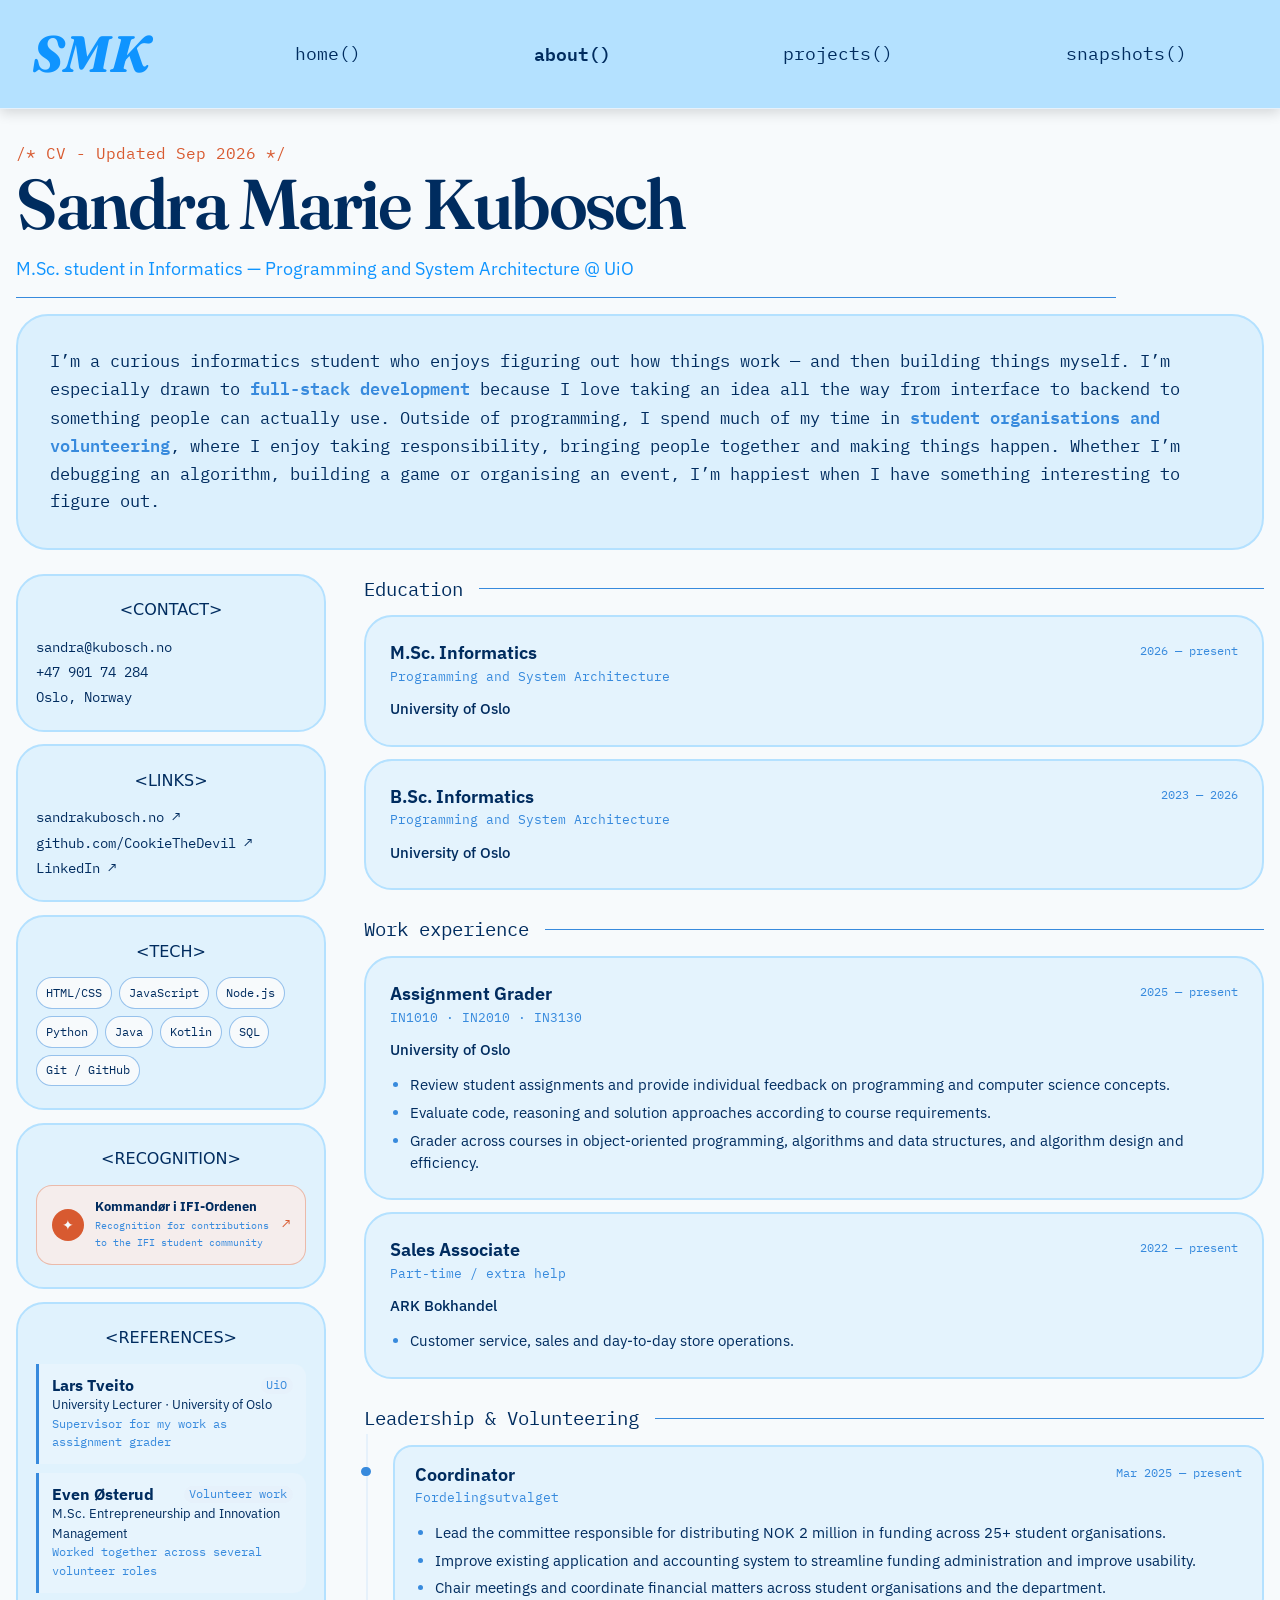
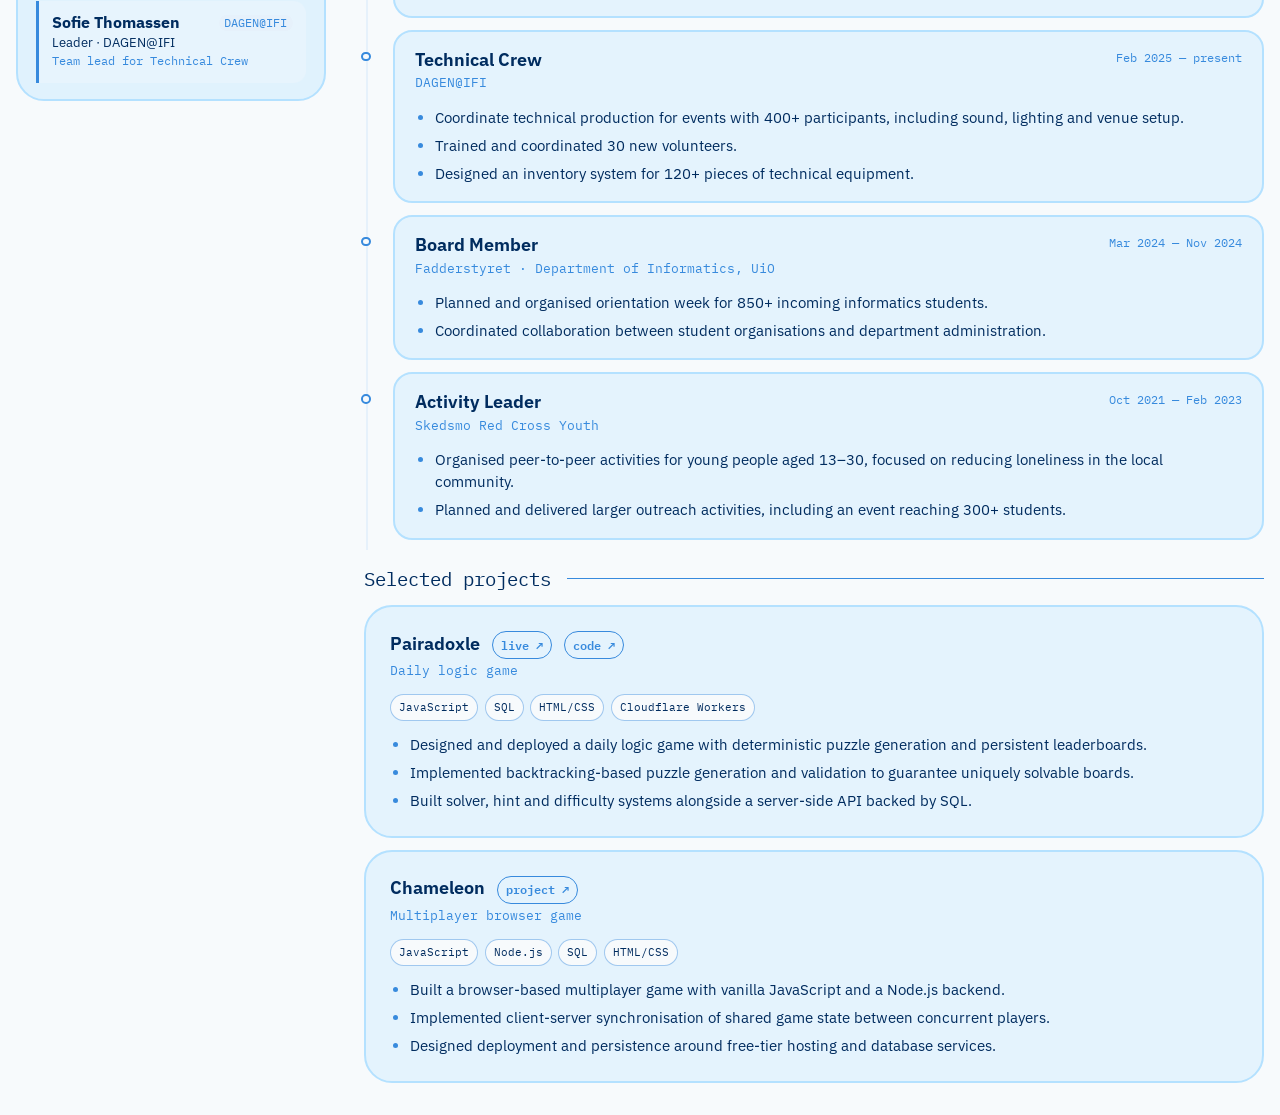
==== commit 07dde5be: "added functionality for pdf-transformation" ====
--- a/about/index.html
+++ b/about/index.html
@@ -113,9 +113,8 @@
 
         <div class="cv-layout">
 
-
             <!-- =====================
-                 SIDEBAR
+                SIDEBAR
             ====================== -->
 
             <aside class="cv-sidebar">
@@ -130,7 +129,6 @@
                     </h2>
 
                     <ul class="sidebar-list">
-
                         <li>
                             <a href="mailto:sandra@kubosch.no">
                                 sandra@kubosch.no
@@ -138,13 +136,12 @@
                         </li>
 
                         <li>
-                            +47 901 74 284
+                            <a href="tel:+4790174284">
+                                +47 901 74 284
+                            </a>
                         </li>
 
-                        <li>
-                            Oslo, Norway
-                        </li>
-
+                        <li>Oslo, Norway</li>
                     </ul>
 
                 </section>
@@ -166,7 +163,7 @@
                                 target="_blank"
                                 rel="noopener noreferrer"
                             >
-                                portfolio ↗
+                                sandrakubosch.no ↗
                             </a>
                         </li>
 
@@ -176,7 +173,7 @@
                                 target="_blank"
                                 rel="noopener noreferrer"
                             >
-                                github ↗
+                                github.com/CookieTheDevil ↗
                             </a>
                         </li>
 
@@ -186,7 +183,7 @@
                                 target="_blank"
                                 rel="noopener noreferrer"
                             >
-                                linkedin ↗
+                                LinkedIn ↗
                             </a>
                         </li>
 
@@ -204,7 +201,6 @@
                     </h2>
 
                     <ul class="tech-list">
-                        
                         <li>HTML/CSS</li>
                         <li>JavaScript</li>
                         <li>Node.js</li>
@@ -212,18 +208,18 @@
                         <li>Java</li>
                         <li>Kotlin</li>
                         <li>SQL</li>
-                        <li>Git / Github</li>
-
+                        <li>Git / GitHub</li>
                     </ul>
 
                 </section>
 
 
-                <!-- ACKNOWLEDGEMENTS -->
+                <!-- RECOGNITION -->
 
                 <section class="sidebar-card sidebar-card-accent">
+
                     <h2 class="sidebar-card-title">
-                        &lt;ACKNOWLEDGEMENTS&gt;
+                        &lt;RECOGNITION&gt;
                     </h2>
 
                     <a
@@ -236,11 +232,14 @@
 
                         <span class="acknowledgement-copy">
                             <strong>Kommandør i IFI-Ordenen</strong>
-                            <span>IFI, University of Oslo</span>
+                            <span>
+                                Recognition for contributions to the IFI student community
+                            </span>
                         </span>
 
                         <span class="acknowledgement-arrow">↗</span>
                     </a>
+
                 </section>
 
 
@@ -254,23 +253,30 @@
 
                     <div class="reference-list">
 
+
+                        <!-- LARS -->
+
                         <article class="reference-item">
+
                             <div class="reference-heading">
                                 <strong>Lars Tveito</strong>
                                 <span class="reference-tag">UiO</span>
                             </div>
 
                             <p class="reference-role">
-                                University Lecturer
+                                University Lecturer · University of Oslo
                             </p>
 
                             <p class="reference-context">
-                                Assignment Grader · IN2010
+                                Supervisor for my work as assignment grader
                             </p>
                         </article>
 
 
+                        <!-- EVEN -->
+
                         <article class="reference-item">
+
                             <div class="reference-heading">
                                 <strong>Even Østerud</strong>
                                 <span class="reference-tag">Volunteer work</span>
@@ -281,33 +287,35 @@
                             </p>
 
                             <p class="reference-context">
-                                Various volunteer roles
+                                Worked together across several volunteer roles
                             </p>
                         </article>
 
 
+                        <!-- SOFIE -->
+
                         <article class="reference-item">
+
                             <div class="reference-heading">
                                 <strong>Sofie Thomassen</strong>
-                                <span class="reference-tag">Dagen@ifi</span>
+                                <span class="reference-tag">DAGEN@IFI</span>
                             </div>
 
                             <p class="reference-role">
-                                Leader
+                                Leader · DAGEN@IFI
                             </p>
 
                             <p class="reference-context">
-                                Technical Crew
+                                Team lead for Technical Crew
                             </p>
                         </article>
 
+
                     </div>
 
                 </section>
 
             </aside>
-
-
             <!-- =====================
                  MAIN CV CONTENT
             ====================== -->
@@ -401,21 +409,16 @@
 
                     </div>
 
-
                     <article class="cv-card">
 
                         <div class="cv-card-heading">
 
                             <div>
-
-                                <h3>
-                                    Assignment Grader
-                                </h3>
-
-                                <p class="cv-card-subtitle">
-                                    Algoritmer og Datastrukturer -> Objektorientert Programmering -> Algoritmer: Design og Effektivitet
-                                </p>
-
+                                <h3>Assignment Grader</h3>
+
+                                <p class="cv-card-subtitle">
+                                    IN1010 · IN2010 · IN3130
+                                </p>
                             </div>
 
                             <p class="cv-date">
@@ -431,26 +434,24 @@
                         <ul class="cv-bullets">
 
                             <li>
-                                Review student assignments and provide
-                                individual feedback on programming and
-                                computer science concepts.
-                            </li>
-
-                            <li>
-                                Evaluate code, reasoning and solution
-                                approaches according to course requirements.
-                            </li>
-
-                            <li>
-                                Grader for IN2010, IN1010 and IN3130
-                                across multiple semesters.
-                            </li>
-
-                        </ul>
-
-                    </article>
-
-
+                                Review student assignments and provide individual feedback
+                                on programming and computer science concepts.
+                            </li>
+
+                            <li>
+                                Evaluate code, reasoning and solution approaches according
+                                to course requirements.
+                            </li>
+
+                            <li>
+                                Grader across courses in object-oriented programming,
+                                algorithms and data structures, and algorithm design
+                                and efficiency.
+                            </li>
+
+                        </ul>
+
+                    </article>
                     <article class="cv-card">
 
                         <div class="cv-card-heading">
@@ -644,10 +645,12 @@
 
                     </article>
 
+                    
+
                 </section>
                 <!-- SELECTED PROJECTS -->
 
-                <section class="cv-section">
+                <section class="cv-section projects-section">
 
                     <div class="section-heading">
 
--- a/css/pages/about.css
+++ b/css/pages/about.css
@@ -317,7 +317,7 @@
 }
 
 .reference-heading strong {
-  font-size: 0.82rem;
+  font-size: 1rem;
   line-height: 1.2;
 }
 
@@ -331,7 +331,7 @@
   color: var(--color-primary);
 
   font-family: var(--font-utility);
-  font-size: 0.55rem;
+  font-size: 0.75rem;
   line-height: 1;
 }
 
@@ -343,7 +343,7 @@
 .reference-role {
   margin-top: 0.2rem;
 
-  font-size: 0.68rem;
+  font-size: 0.8rem;
   line-height: 1.35;
 }
 
@@ -353,8 +353,30 @@
   color: var(--color-primary);
 
   font-family: var(--font-utility);
-  font-size: 0.61rem;
+  font-size: 0.75rem;
   line-height: 1.3;
+}
+
+.reference-contact {
+    margin-top: 0.45rem;
+
+    display: grid;
+    gap: 0.15rem;
+
+    font-family: var(--font-utility);
+    font-size: 0.77rem;
+    line-height: 1.35;
+}
+
+.reference-contact a {
+    color: var(--color-text);
+    text-decoration: none;
+    overflow-wrap: anywhere;
+}
+
+.reference-contact a:hover {
+    color: var(--color-primary);
+    text-decoration: underline;
 }
 
 
@@ -762,147 +784,377 @@
 
 }
 
+.cv-project-summary {
+    margin-top: 0.25rem;
+}
+
+.compact-project {
+    padding: 0.9rem 1.1rem;
+
+    display: grid;
+    grid-template-columns: minmax(0, 1fr) auto;
+    gap: 1rem;
+    align-items: center;
+
+    border: 1px solid var(--color-primary);
+    border-radius: 1.2rem;
+
+    background:
+        color-mix(
+            in srgb,
+            var(--color-header) 22%,
+            var(--color-background)
+        );
+}
+
+.compact-project-heading {
+    display: flex;
+    align-items: baseline;
+    flex-wrap: wrap;
+    gap: 0.3rem 0.65rem;
+}
+
+.compact-project-heading h3 {
+    margin: 0;
+    font-size: 1rem;
+}
+
+.compact-project-label {
+    color: var(--color-primary);
+    font-family: var(--font-utility);
+    font-size: 0.72rem;
+}
+
+.compact-project-description {
+    margin: 0.35rem 0 0;
+
+    font-size: 0.82rem;
+    line-height: 1.4;
+}
+
+.compact-project-meta {
+    display: grid;
+    gap: 0.45rem;
+    justify-items: end;
+}
+
+.compact-project-tech {
+    margin: 0;
+    padding: 0;
+
+    display: flex;
+    flex-wrap: wrap;
+    justify-content: flex-end;
+    gap: 0.3rem;
+
+    list-style: none;
+}
+
+.compact-project-tech li {
+    padding: 0.2rem 0.4rem;
+
+    border: 1px solid
+        color-mix(
+            in srgb,
+            var(--color-primary) 45%,
+            transparent
+        );
+
+    border-radius: 999px;
+
+    font-family: var(--font-utility);
+    font-size: 0.6rem;
+}
+
+.compact-project-links {
+    display: flex;
+    gap: 0.4rem;
+}
+
+.compact-project-links a {
+    color: var(--color-primary);
+
+    font-family: var(--font-utility);
+    font-size: 0.67rem;
+    font-weight: 600;
+
+    text-decoration: none;
+}
 
 /* ==========================================================
    PRINT / PDF CV
    ========================================================== */
 
+/* ==========================================================
+   PRINT / PDF CV — A4 application version
+   ========================================================== */
+
 @media print {
 
   @page {
     size: A4;
-    margin: 10mm;
-  }
-
+    margin: 12mm 14mm;
+  }
+
+  html,
   body {
-    background: #ffffff;
-    color: #002c5f;
-
+    -webkit-print-color-adjust: exact;
+    print-color-adjust: exact;
+  }
+
+  body {
+    background: #ffffff !important;
+    color: #002c5f !important;
     font-size: 9pt;
   }
 
-
-  /* Website navigation does not belong in PDF CV */
+  /* Website navigation does not belong in the application PDF. */
   .site-header {
-    display: none;
+    display: none !important;
   }
 
   .cv-page {
     width: 100%;
+    max-width: none;
     margin: 0;
     padding: 0;
   }
 
-
-  /* Intro */
+  /* ----------------------------------------------------------
+     Header + profile
+     ---------------------------------------------------------- */
+
   .cv-intro {
-    padding-bottom: 4mm;
+    max-width: none;
+    padding-bottom: 2.5mm;
+    border-bottom-width: 0.75px;
   }
 
   .cv-kicker {
+    margin: 0 0 0.6mm;
+    font-size: 7pt;
+  }
+
+  .cv-name {
+    font-size: 23pt;
+    line-height: 1;
+  }
+
+  .cv-subtitle {
+    margin-top: 1.2mm;
+    font-size: 9pt;
+    line-height: 1.25;
+  }
+
+  .cv-profile {
+    margin: 3mm 0 4mm;
+    padding: 3.2mm 4mm;
+    border-width: 0.75px;
+    border-radius: 3mm;
+    background: #f1f8fe !important;
+    break-inside: avoid;
+    page-break-inside: avoid;
+  }
+
+  .cv-profile p {
     font-size: 8pt;
-  }
-
-  .cv-name {
-    font-size: 27pt;
-  }
-
-  .cv-subtitle {
-    margin-top: 2mm;
-    font-size: 10pt;
-  }
-
-
-  /* Profile */
-  .cv-profile {
-    margin-block: 4mm;
-    padding: 4mm 5mm;
-
-    border-width: 1px;
-    border-radius: 5mm;
-
-    background: #eef8ff;
-
-    break-inside: avoid;
-  }
-
-  .cv-profile p {
-    font-size: 8.5pt;
-    line-height: 1.4;
-  }
-
-
-  /* Layout */
+    line-height: 1.38;
+  }
+
+  /* ----------------------------------------------------------
+     PDF layout: compact sidebar + readable main column
+     ---------------------------------------------------------- */
+
   .cv-layout {
-    grid-template-columns: 48mm 1fr;
-    gap: 5mm;
+    display: grid;
+    grid-template-columns: 50mm minmax(0, 1fr);
+    gap: 2.5mm;
+    align-items: start;
   }
 
   .cv-sidebar {
     position: static;
-    gap: 3mm;
-  }
-
-
-  /* Sidebar */
+    top: auto;
+    display: grid;
+    grid-template-columns: 1fr;
+    gap: 2.4mm;
+  }
+
   .sidebar-card {
-    padding: 3mm;
-
-    border-width: 1px;
-    border-radius: 4mm;
-
-    background: #eef8ff;
-
+    min-width: 0;
+    padding: 2.5mm 2.8mm;
+    border-width: 0.75px;
+    border-radius: 3mm;
+    background: #f5faff !important;
     break-inside: avoid;
+    page-break-inside: avoid;
   }
 
   .sidebar-card-title {
-    margin-bottom: 2mm;
-    font-size: 8pt;
-  }
-
-  .sidebar-list,
-  .sidebar-card p {
+    margin: 0 0 1.2mm;
     font-size: 7pt;
+    line-height: 1.1;
+    text-align: left;
+    white-space: normal;
+    overflow-wrap: anywhere;
+  }
+
+  .sidebar-list {
+    gap: 0.55mm;
+    font-size: 6.6pt;
+    line-height: 1.28;
   }
 
   .tech-list {
-    gap: 1.5mm;
+    gap: 0.9mm;
   }
 
   .tech-list li {
-    padding: 1mm 1.5mm;
-    font-size: 6.5pt;
-  }
-
-
-  /* Sections */
+    padding: 0.55mm 1mm;
+    border-width: 0.5px;
+    font-size: 5.8pt;
+    line-height: 1.15;
+  }
+
+  /* Recognition */
+  .sidebar-card-accent {
+    padding: 2.5mm;
+  }
+
+  .acknowledgement-item {
+    padding: 1.5mm;
+    grid-template-columns: auto minmax(0, 1fr);
+    gap: 1.2mm;
+    border-radius: 2mm;
+  }
+
+  .acknowledgement-item:hover {
+    transform: none;
+  }
+
+  .acknowledgement-symbol {
+    width: 5mm;
+    height: 5mm;
+    font-size: 6pt;
+  }
+
+  .acknowledgement-copy strong {
+    font-size: 6.2pt;
+    line-height: 1.2;
+  }
+
+  .acknowledgement-copy span {
+    font-size: 5.4pt;
+    line-height: 1.2;
+  }
+
+  .acknowledgement-arrow {
+    display: none;
+  }
+
+  /* Keep references in the application PDF. */
+  .references-card {
+    display: block;
+    padding-bottom: 2.5mm;
+  }
+
+  .reference-list {
+    gap: 1.4mm;
+  }
+
+  .reference-item {
+    padding: 1.5mm 1.7mm;
+    border-left-width: 1.5px;
+    border-radius: 0 2mm 2mm 0;
+  }
+
+  .reference-heading {
+    display: block;
+  }
+
+  .reference-heading strong {
+    display: block;
+    font-size: 6.3pt;
+  }
+
+  .reference-tag {
+    display: inline-block;
+    margin-top: 0.7mm;
+    padding: 0.4mm 0.8mm;
+    font-size: 5pt;
+  }
+
+  .reference-role {
+    margin-top: 0.7mm;
+    font-size: 5.7pt;
+    line-height: 1.25;
+  }
+
+  .reference-context {
+    margin-top: 0.5mm;
+    font-size: 5.4pt;
+    line-height: 1.2;
+  }
+
+
+    .reference-contact {
+        margin-top: 1.2mm;
+        font-size: 6.5pt;
+        line-height: 1.3;
+    }
+
+    .reference-contact a {
+        color: #002c5f;
+        text-decoration: none;
+    }
+
+  /* ----------------------------------------------------------
+     Main content
+     ---------------------------------------------------------- */
+
   .cv-content {
-    gap: 4mm;
+    min-width: 0;
+    display: block;
+  }
+
+  .cv-section {
+    margin: 0 0 3mm;
+    break-inside: auto;
+  }
+
+  .cv-section:last-child {
+    margin-bottom: 0;
   }
 
   .section-heading {
-    margin-bottom: 2mm;
+    margin: 0 0 1.6mm;
+    gap: 2.5mm;
+    break-after: avoid;
+    page-break-after: avoid;
   }
 
   .section-heading h2 {
     font-size: 9pt;
-  }
-
-
-  /* Cards */
+    line-height: 1.1;
+  }
+
+  .section-line {
+    height: 0.75px;
+  }
+
   .cv-card {
-    margin-bottom: 2mm;
-    padding: 3mm 4mm;
-
-    border-width: 1px;
-    border-radius: 4mm;
-
-    background: #eef8ff;
-
-    box-shadow: none;
-
+    margin-bottom: 1.8mm;
+    padding: 2.6mm 3mm;
+    border-width: 0.75px;
+    border-radius: 3mm;
+    background: #f5faff !important;
+    box-shadow: none !important;
     break-inside: avoid;
+    page-break-inside: avoid;
+  }
+
+  .cv-card:last-child {
+    margin-bottom: 0;
   }
 
   .cv-card:hover {
@@ -910,46 +1162,132 @@
     box-shadow: none;
   }
 
+  .cv-card-heading {
+    gap: 3mm;
+  }
+
   .cv-card h3 {
-    font-size: 8.5pt;
-  }
-
-  .cv-card-subtitle,
+    font-size: 8.7pt;
+    line-height: 1.2;
+  }
+
+  .cv-card-subtitle {
+    margin-top: 0.45mm;
+    font-size: 6.7pt;
+    line-height: 1.22;
+  }
+
   .cv-date {
     font-size: 6.5pt;
+    line-height: 1.2;
   }
 
   .cv-organisation {
-    margin-top: 1mm;
-    font-size: 7.5pt;
+    margin-top: 0.9mm;
+    font-size: 7.2pt;
+    line-height: 1.2;
   }
 
   .cv-bullets {
-    margin-top: 2mm;
-    padding-left: 4mm;
-
-    gap: 1mm;
-
-    font-size: 7pt;
-    line-height: 1.35;
-  }
-
-
-  /* Project technology tags */
-  .project-tech-inline {
-    margin-top: 2mm;
-    gap: 1mm;
-  }
-
-  .project-tech-inline li {
-    padding: 0.7mm 1.3mm;
-    font-size: 6pt;
-  }
-
-
-  /* Preserve useful URLs in browsers that print them */
+    margin-top: 1.4mm;
+    padding-left: 3.5mm;
+    gap: 0.55mm;
+    font-size: 6.9pt;
+    line-height: 1.3;
+  }
+
+  /* ----------------------------------------------------------
+     Leadership: two columns in the main column
+     ---------------------------------------------------------- */
+
+  .leadership-section {
+    display: grid;
+    grid-template-columns: repeat(2, minmax(0, 1fr));
+    gap: 1.8mm 2mm;
+  }
+
+  .leadership-section .section-heading {
+    grid-column: 1 / -1;
+    margin-bottom: 0;
+  }
+
+  .leadership-section .leadership-card {
+    margin: 0;
+    padding: 2.3mm 2.5mm;
+    border-radius: 2.5mm;
+  }
+
+  .leadership-section .leadership-card::before,
+  .leadership-section .leadership-card::after {
+    display: none;
+  }
+
+  .leadership-section .cv-bullets {
+    font-size: 6.5pt;
+    line-height: 1.28;
+  }
+
+  /* ----------------------------------------------------------
+     Application PDF choice: references over projects.
+     Keep projects on the website, hide them only when printing.
+     Add class="projects-section" to the Selected projects section.
+     ---------------------------------------------------------- */
+
+  .projects-section {
+    display: none !important;
+  }
+
+  /* ----------------------------------------------------------
+     Print/link behavior
+     ---------------------------------------------------------- */
+
+  h1,
+  h2,
+  h3,
+  p,
+  li {
+    orphans: 2;
+    widows: 2;
+  }
+
   a {
+    color: inherit;
     text-decoration: none;
   }
 
-}+
+    .compact-project {
+        padding: 2.5mm 3mm;
+
+        grid-template-columns: minmax(0, 1fr) auto;
+        gap: 3mm;
+
+        border-radius: 3mm;
+
+        break-inside: avoid;
+    }
+
+    .compact-project-heading h3 {
+        font-size: 8pt;
+    }
+
+    .compact-project-label {
+        font-size: 6.3pt;
+    }
+
+    .compact-project-description {
+        margin-top: 1mm;
+
+        font-size: 6.5pt;
+        line-height: 1.3;
+    }
+
+    .compact-project-tech li {
+        padding: 0.6mm 1mm;
+        font-size: 5.5pt;
+    }
+
+    .compact-project-links a {
+        font-size: 6pt;
+    }
+}
